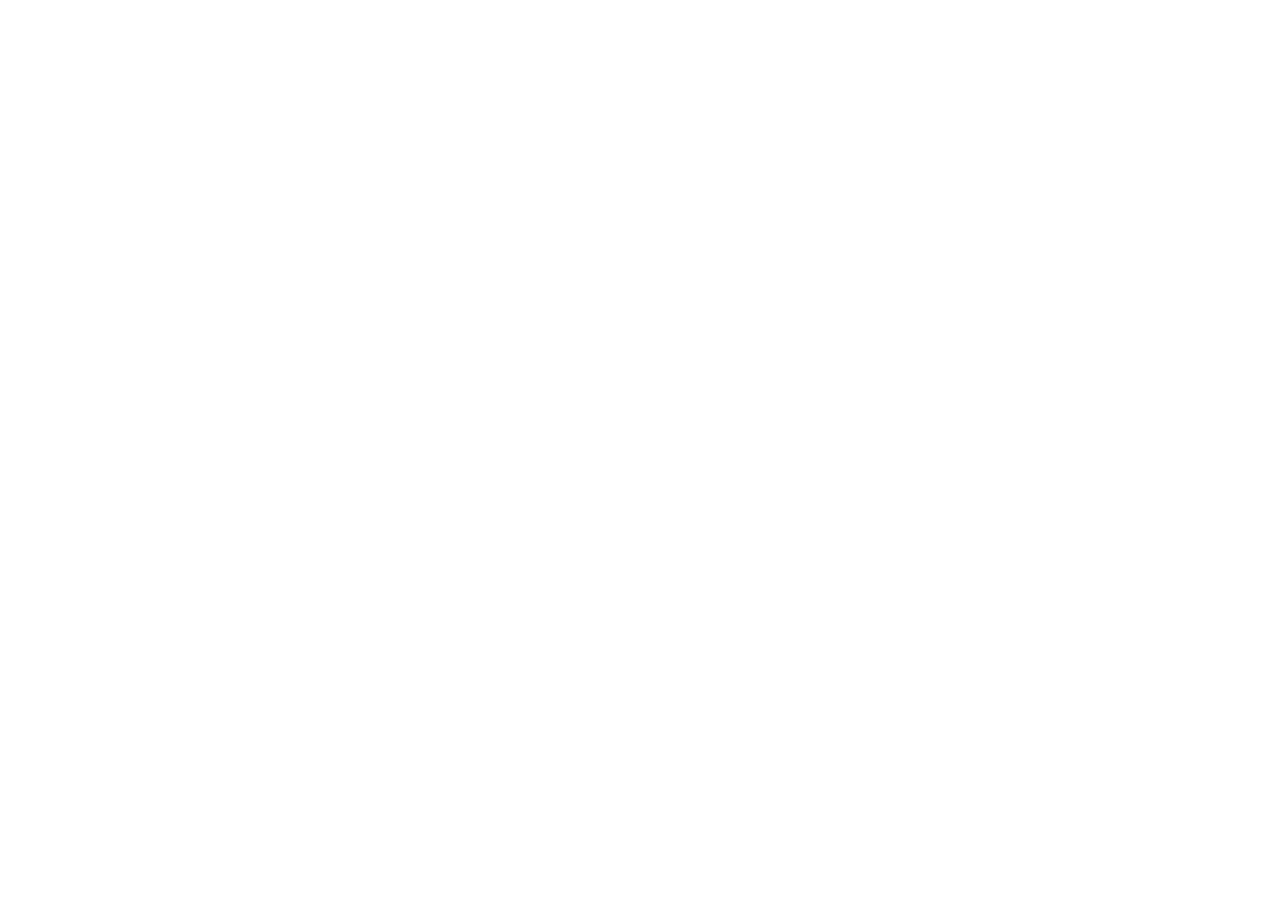
==== index.html @ 67a8d26e "feat: initialize Couple Hub application structure - Setup React 19 project with TypeScript and Vite " ====
<!doctype html>
<html lang="en">
  <head>
    <meta charset="UTF-8" />
    <meta name="viewport" content="width=device-width, initial-scale=1.0" />
    <title>Hindi Relationship &amp; Intimacy Ebook — ₹149 | Couple Hub</title>
    <meta name="theme-color" content="#D62828" />
    <meta name="description" content="Bestselling Hindi + Hinglish ebook on communication, emotional connection, intimacy education, confidence and wellness for Indian couples. Instant PDF, lifetime access, shared couple tracker &amp; photo gallery." />
    <meta property="og:title" content="Hindi Relationship &amp; Intimacy Ebook — ₹149 | Couple Hub" />
    <meta property="og:description" content="Bestselling Hindi + Hinglish ebook on communication, emotional connection, intimacy education, confidence and wellness for Indian couples. Instant PDF, lifetime access." />
    <meta property="og:type" content="product" />
    <meta name="twitter:card" content="summary_large_image" />
    <meta name="twitter:title" content="Hindi Relationship &amp; Intimacy Ebook — ₹149 | Couple Hub" />
    <meta name="twitter:description" content="Bestselling Hindi + Hinglish ebook on communication, emotional connection, intimacy education, confidence and wellness for Indian couples. Instant PDF, lifetime access." />
    <link rel="preconnect" href="https://fonts.googleapis.com" />
    <link rel="preconnect" href="https://fonts.gstatic.com" crossorigin="anonymous" />
    <link rel="stylesheet" href="https://fonts.googleapis.com/css2?family=JetBrains+Mono:wght@500;600;700&family=Noto+Sans+Devanagari:wght@400;500;600;700;800;900&family=Outfit:wght@300;400;500;600;700;800&family=Syne:wght@600;700;800&display=swap" />
  </head>
  <body>
    <div id="root"></div>
    <script type="module" src="/src/main.tsx"></script>
  </body>
</html>
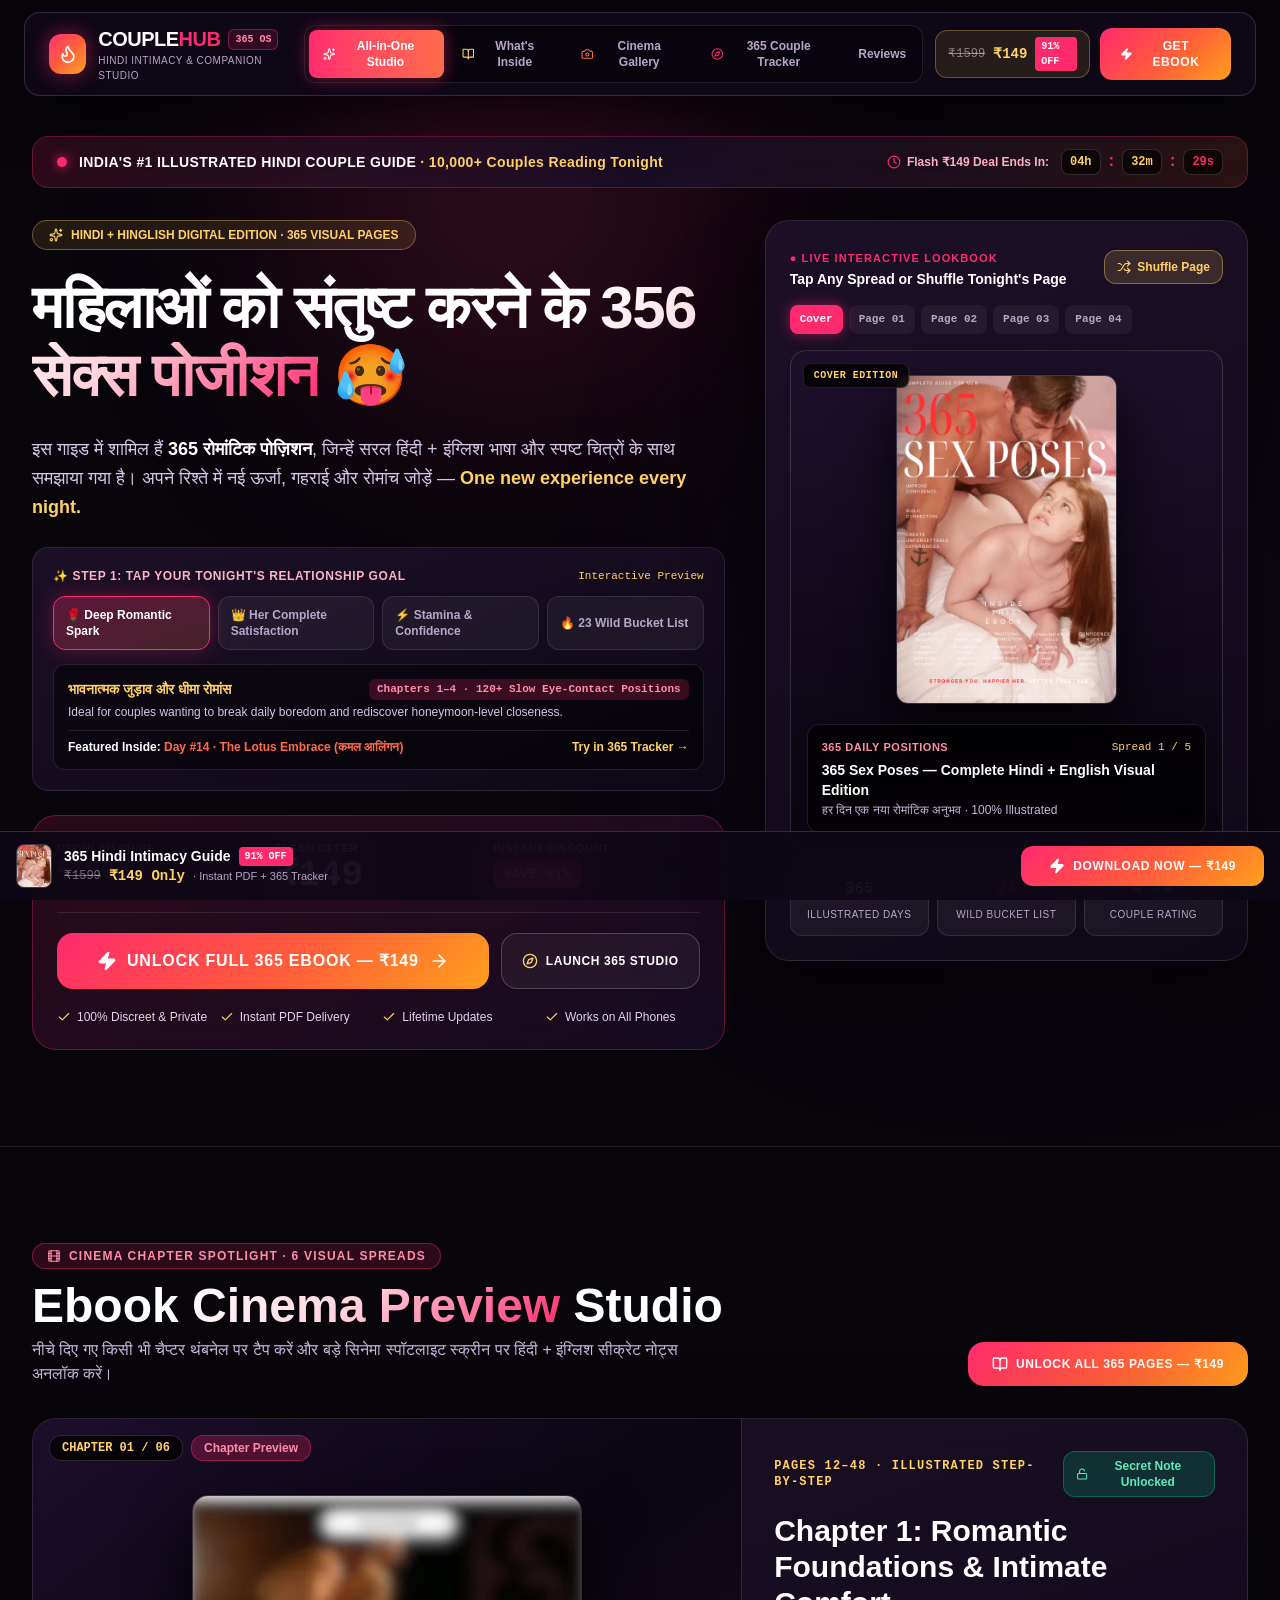
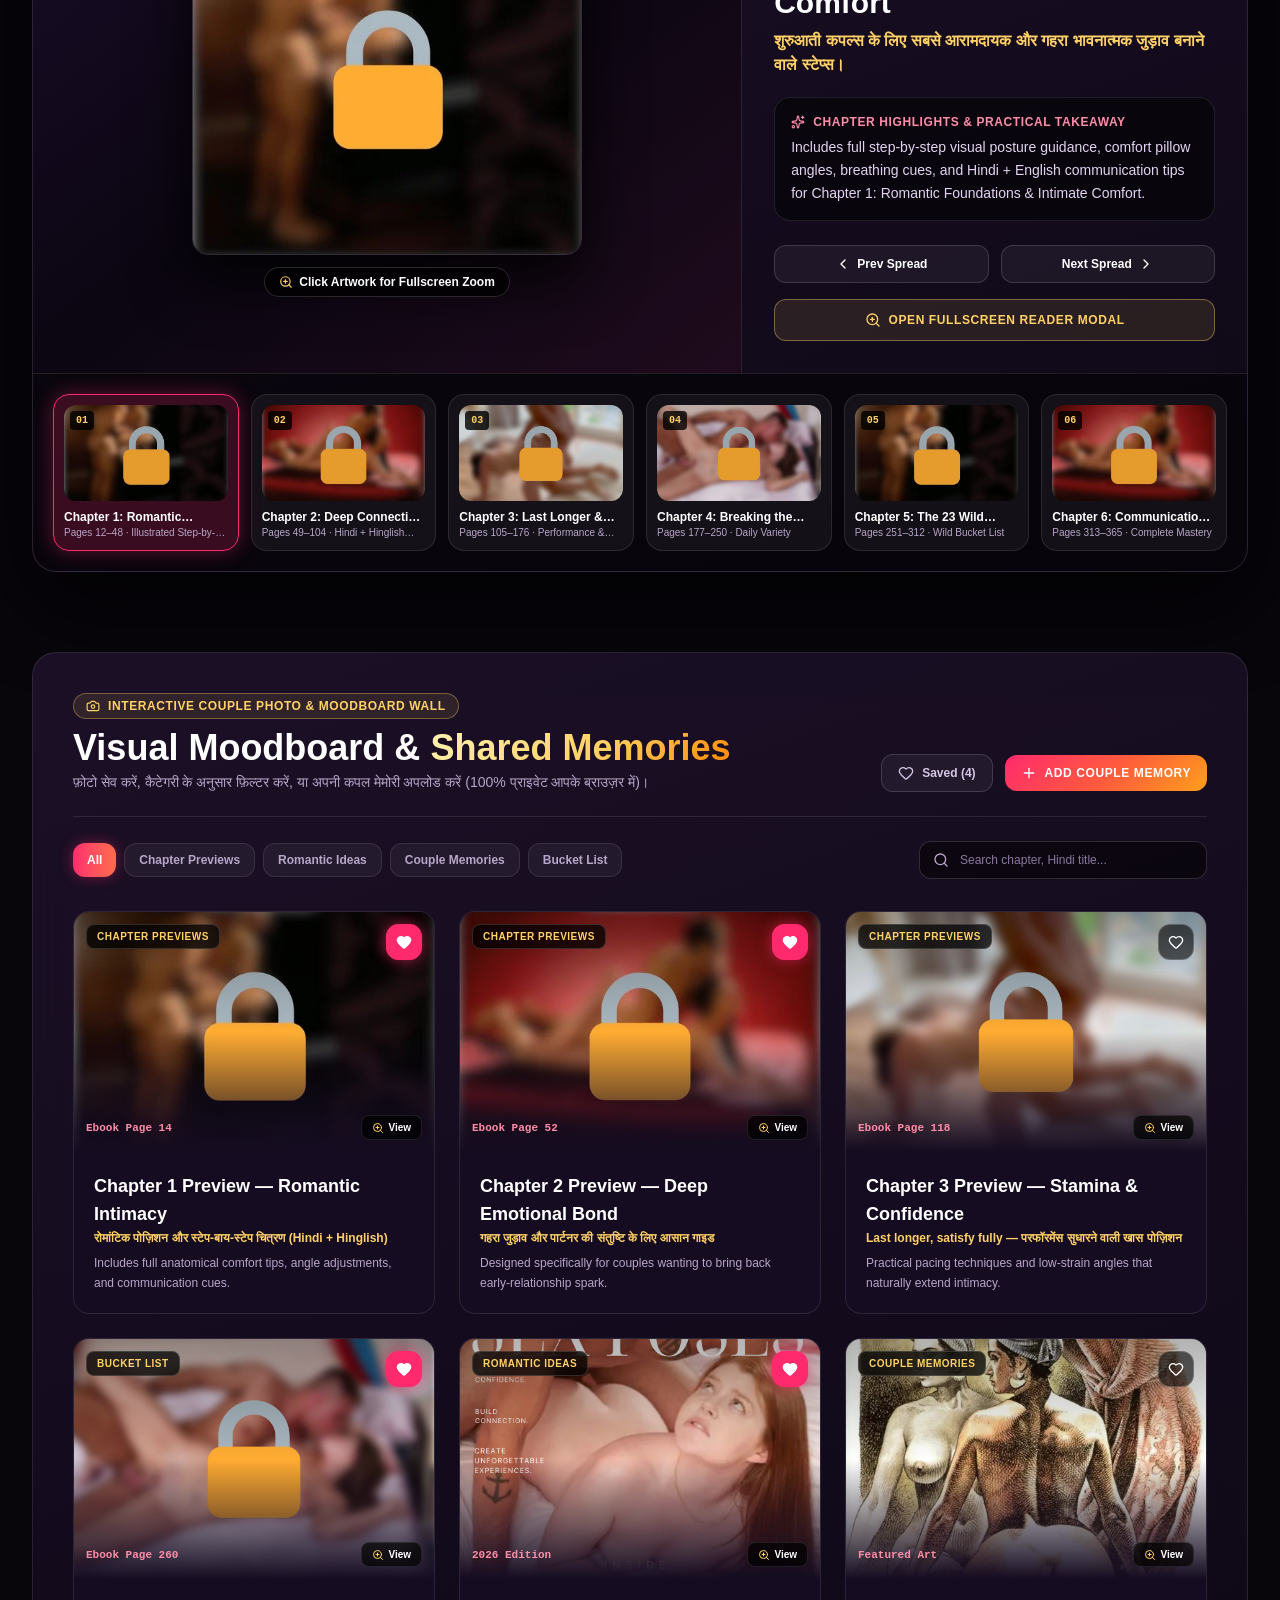
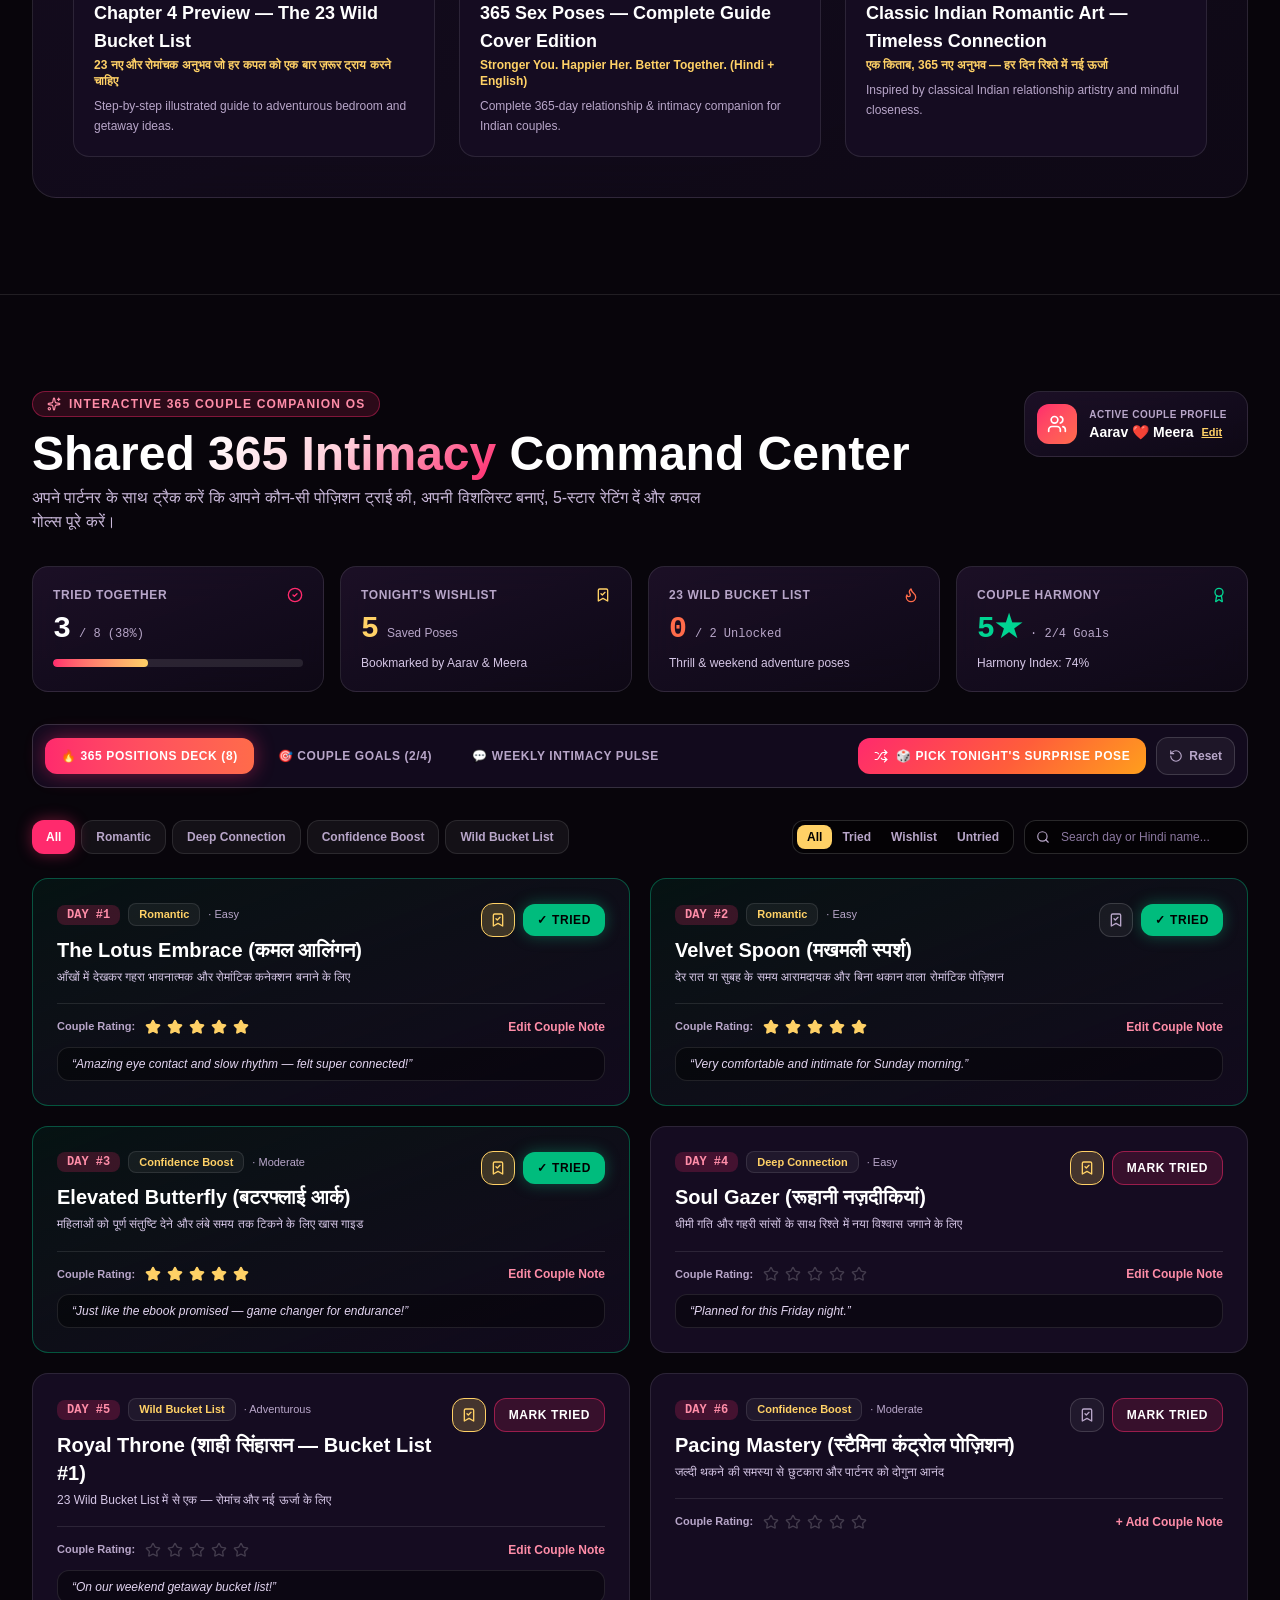
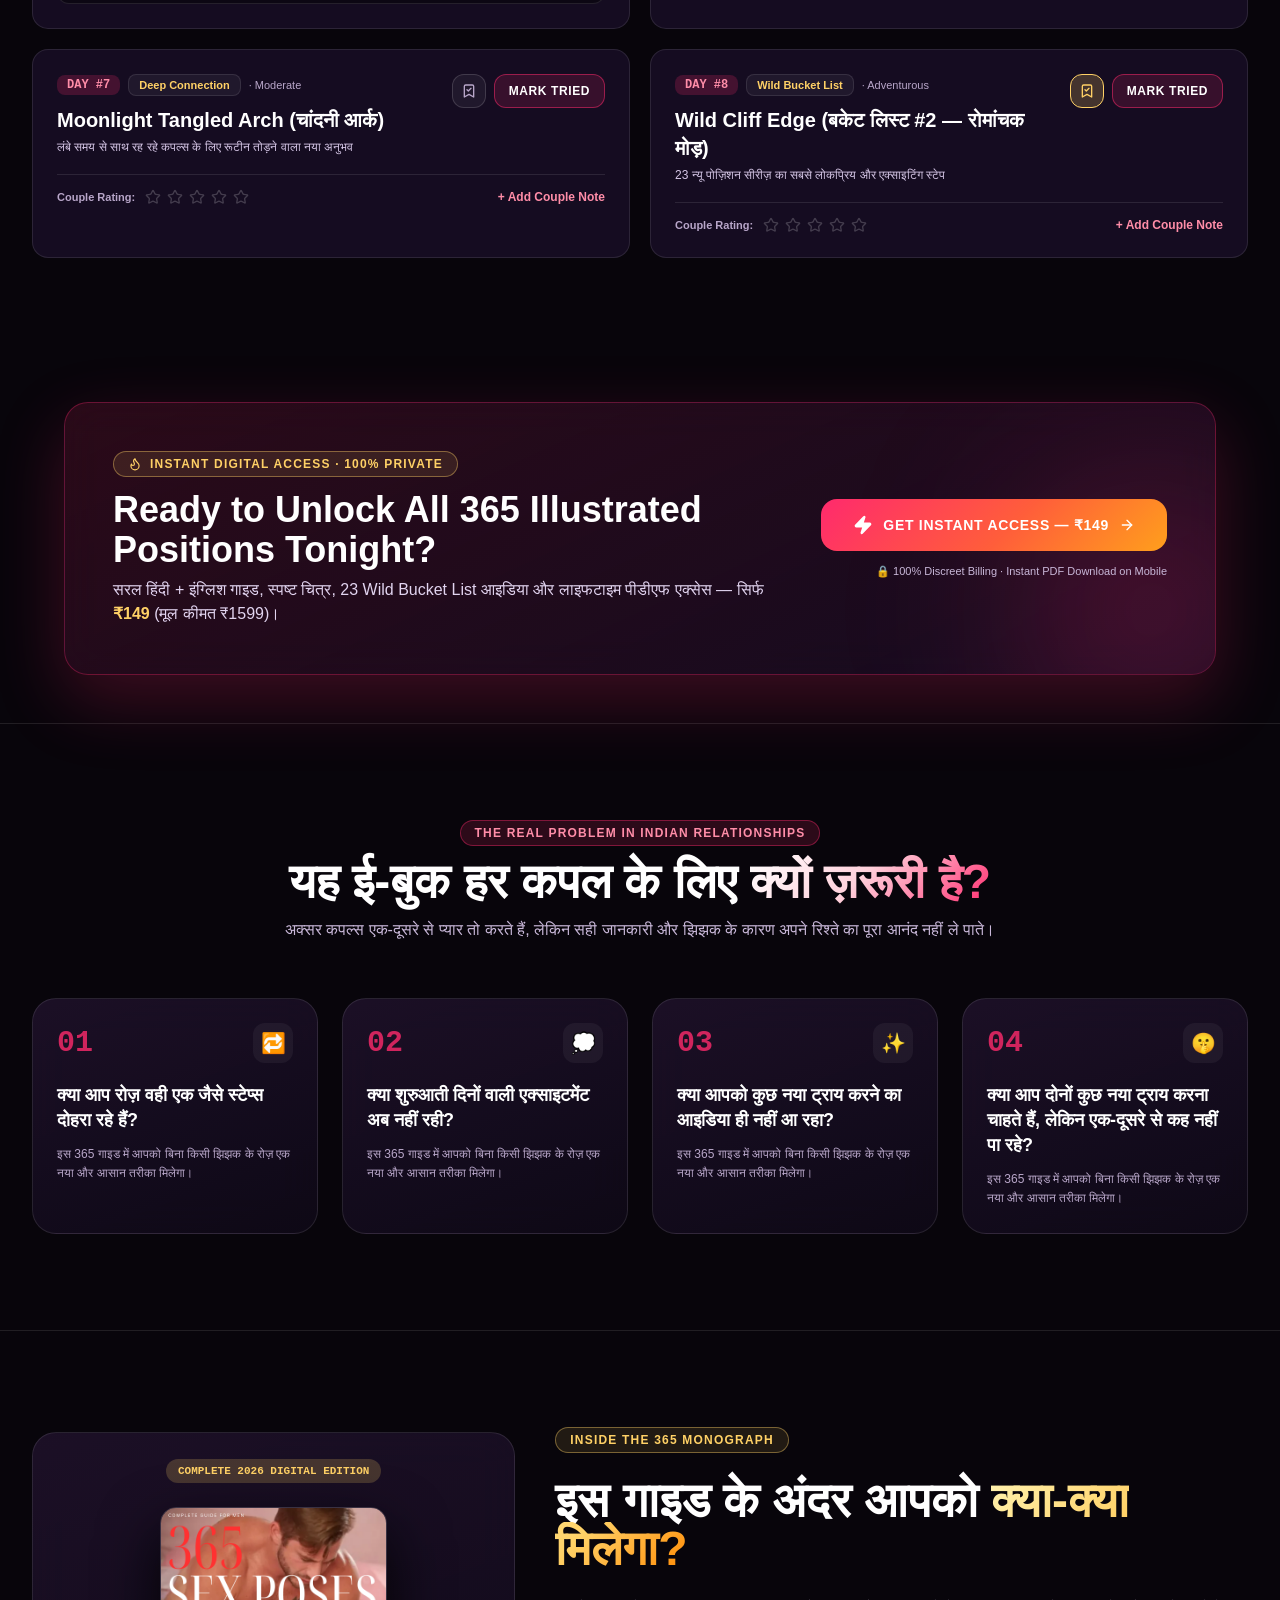
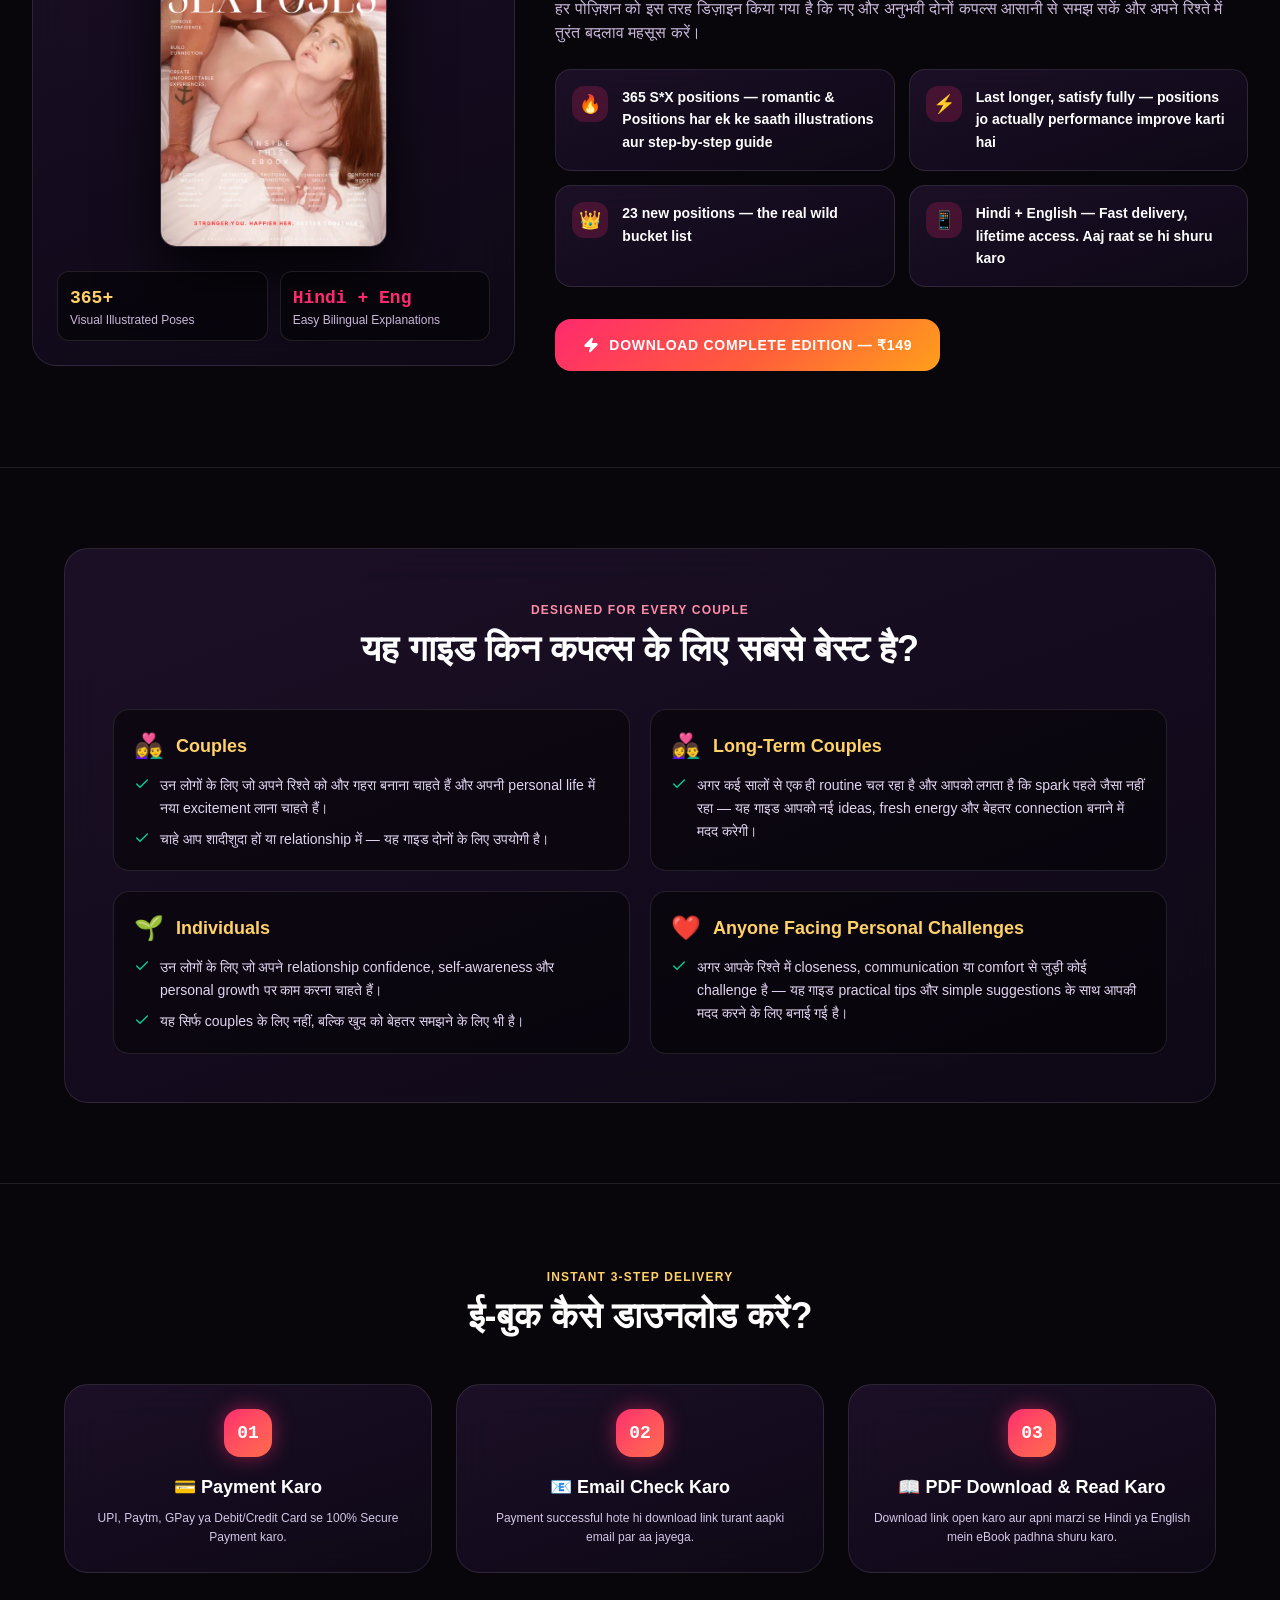
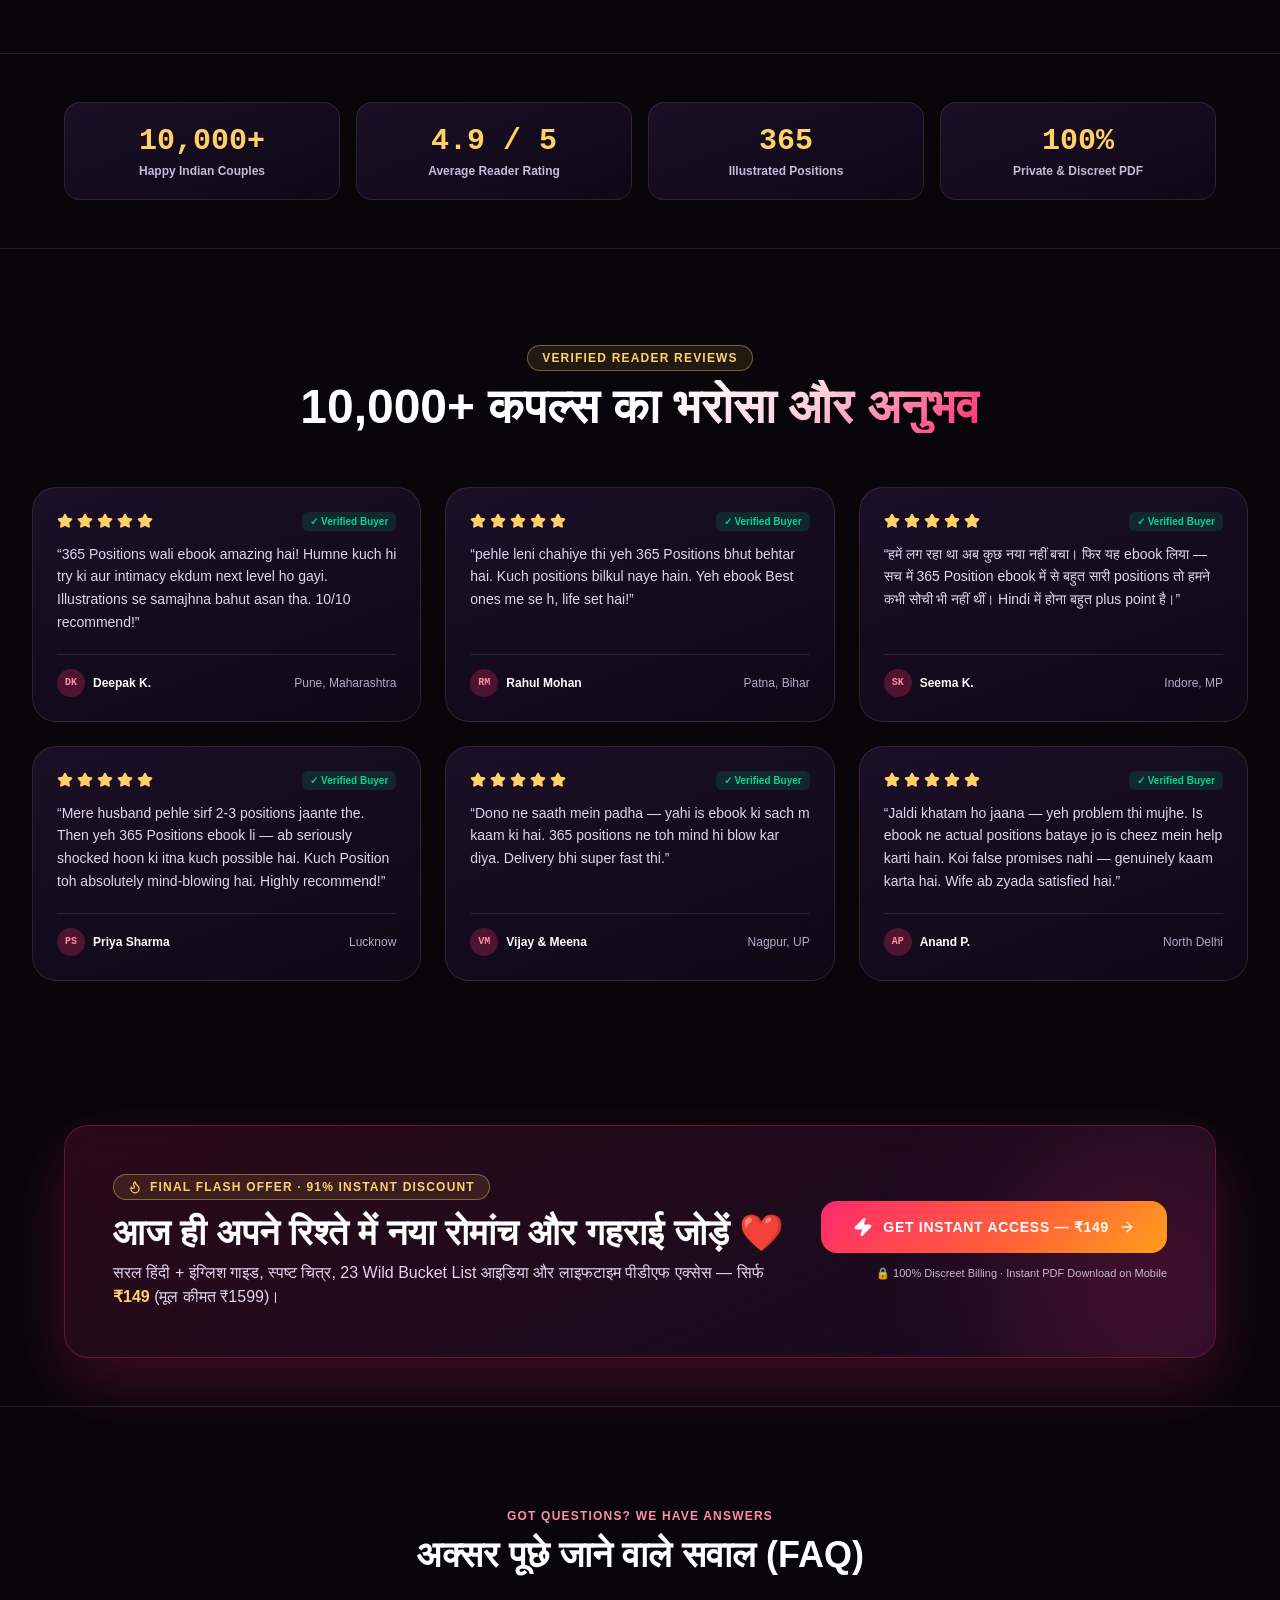
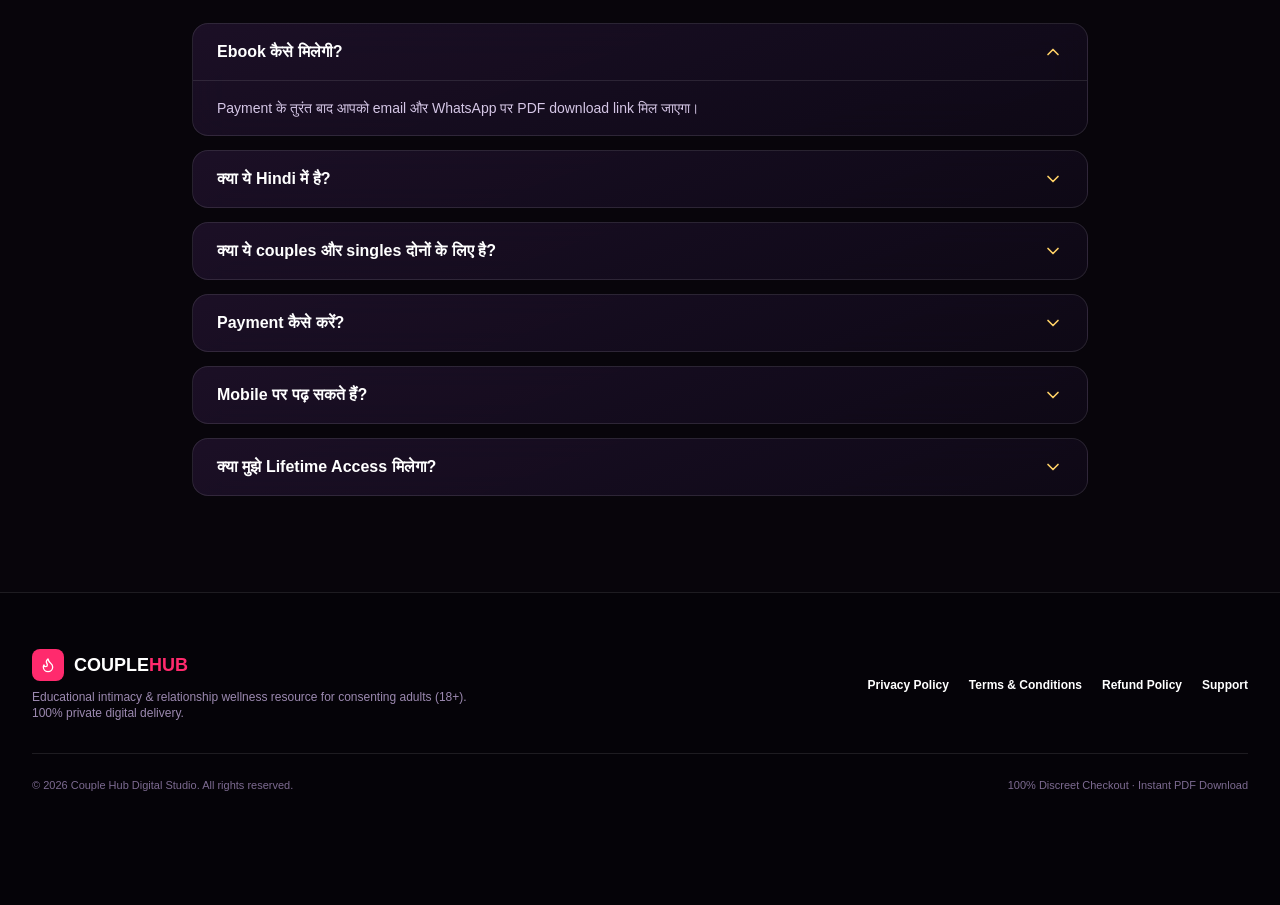
==== commit eb9a8777: "build: optimize deployment and asset bundling Configure SPA routing for GitHub Pages, implement moun" ====
--- a/index.html
+++ b/index.html
@@ -1,10 +1,10 @@
 <!doctype html>
-<html lang="en">
+<html lang="en" style="background-color: #08050b; color: #fdf8ff;">
   <head>
     <meta charset="UTF-8" />
     <meta name="viewport" content="width=device-width, initial-scale=1.0" />
     <title>Hindi Relationship &amp; Intimacy Ebook — ₹149 | Couple Hub</title>
-    <meta name="theme-color" content="#D62828" />
+    <meta name="theme-color" content="#08050b" />
     <meta name="description" content="Bestselling Hindi + Hinglish ebook on communication, emotional connection, intimacy education, confidence and wellness for Indian couples. Instant PDF, lifetime access, shared couple tracker &amp; photo gallery." />
     <meta property="og:title" content="Hindi Relationship &amp; Intimacy Ebook — ₹149 | Couple Hub" />
     <meta property="og:description" content="Bestselling Hindi + Hinglish ebook on communication, emotional connection, intimacy education, confidence and wellness for Indian couples. Instant PDF, lifetime access." />
@@ -15,10 +15,29 @@
     <link rel="preconnect" href="https://fonts.googleapis.com" />
     <link rel="preconnect" href="https://fonts.gstatic.com" crossorigin="anonymous" />
     <link rel="stylesheet" href="https://fonts.googleapis.com/css2?family=JetBrains+Mono:wght@500;600;700&family=Noto+Sans+Devanagari:wght@400;500;600;700;800;900&family=Outfit:wght@300;400;500;600;700;800&family=Syne:wght@600;700;800&display=swap" />
+    <link rel="stylesheet" href="./assets/app-bundle.css" />
   </head>
-  <body>
+  <body style="background-color: #08050b; color: #fdf8ff; margin: 0;">
     <div id="root"></div>
-    <script type="module" src="/src/main.tsx"></script>
+    <script>
+      window.__LOAD_STATIC_BUNDLE__ = function () {
+        if (window.__COUPLE_HUB_MOUNTED__ || window.__STATIC_BUNDLE_LOADING__) return;
+        window.__STATIC_BUNDLE_LOADING__ = true;
+        var s = document.createElement('script');
+        s.type = 'module';
+        s.src = './assets/app-bundle.js';
+        document.body.appendChild(s);
+      };
+      if (window.location.hostname.indexOf('github.io') !== -1) {
+        window.__LOAD_STATIC_BUNDLE__();
+      } else {
+        setTimeout(function () {
+          if (!window.__COUPLE_HUB_MOUNTED__) {
+            window.__LOAD_STATIC_BUNDLE__();
+          }
+        }, 450);
+      }
+    </script>
+    <script type="module" src="./src/main.tsx" onerror="window.__LOAD_STATIC_BUNDLE__ && window.__LOAD_STATIC_BUNDLE__()"></script>
   </body>
 </html>
-
